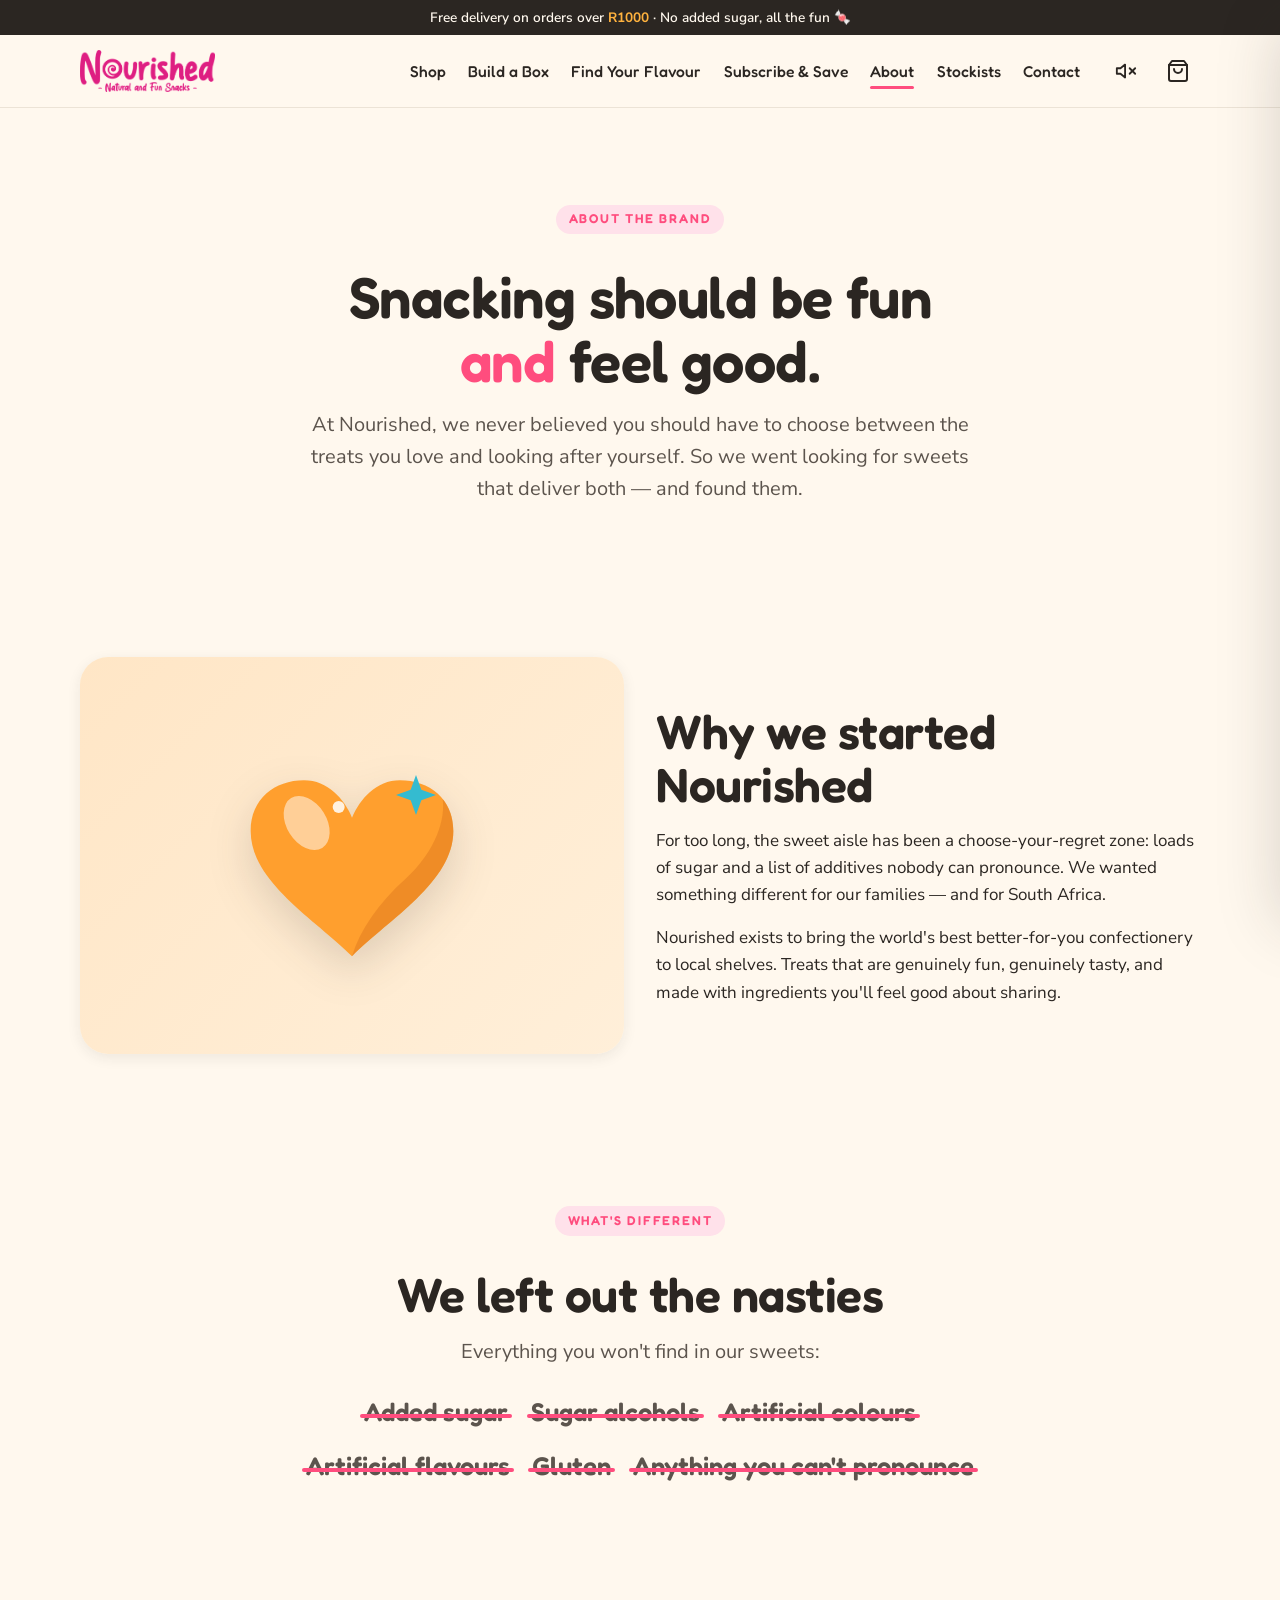
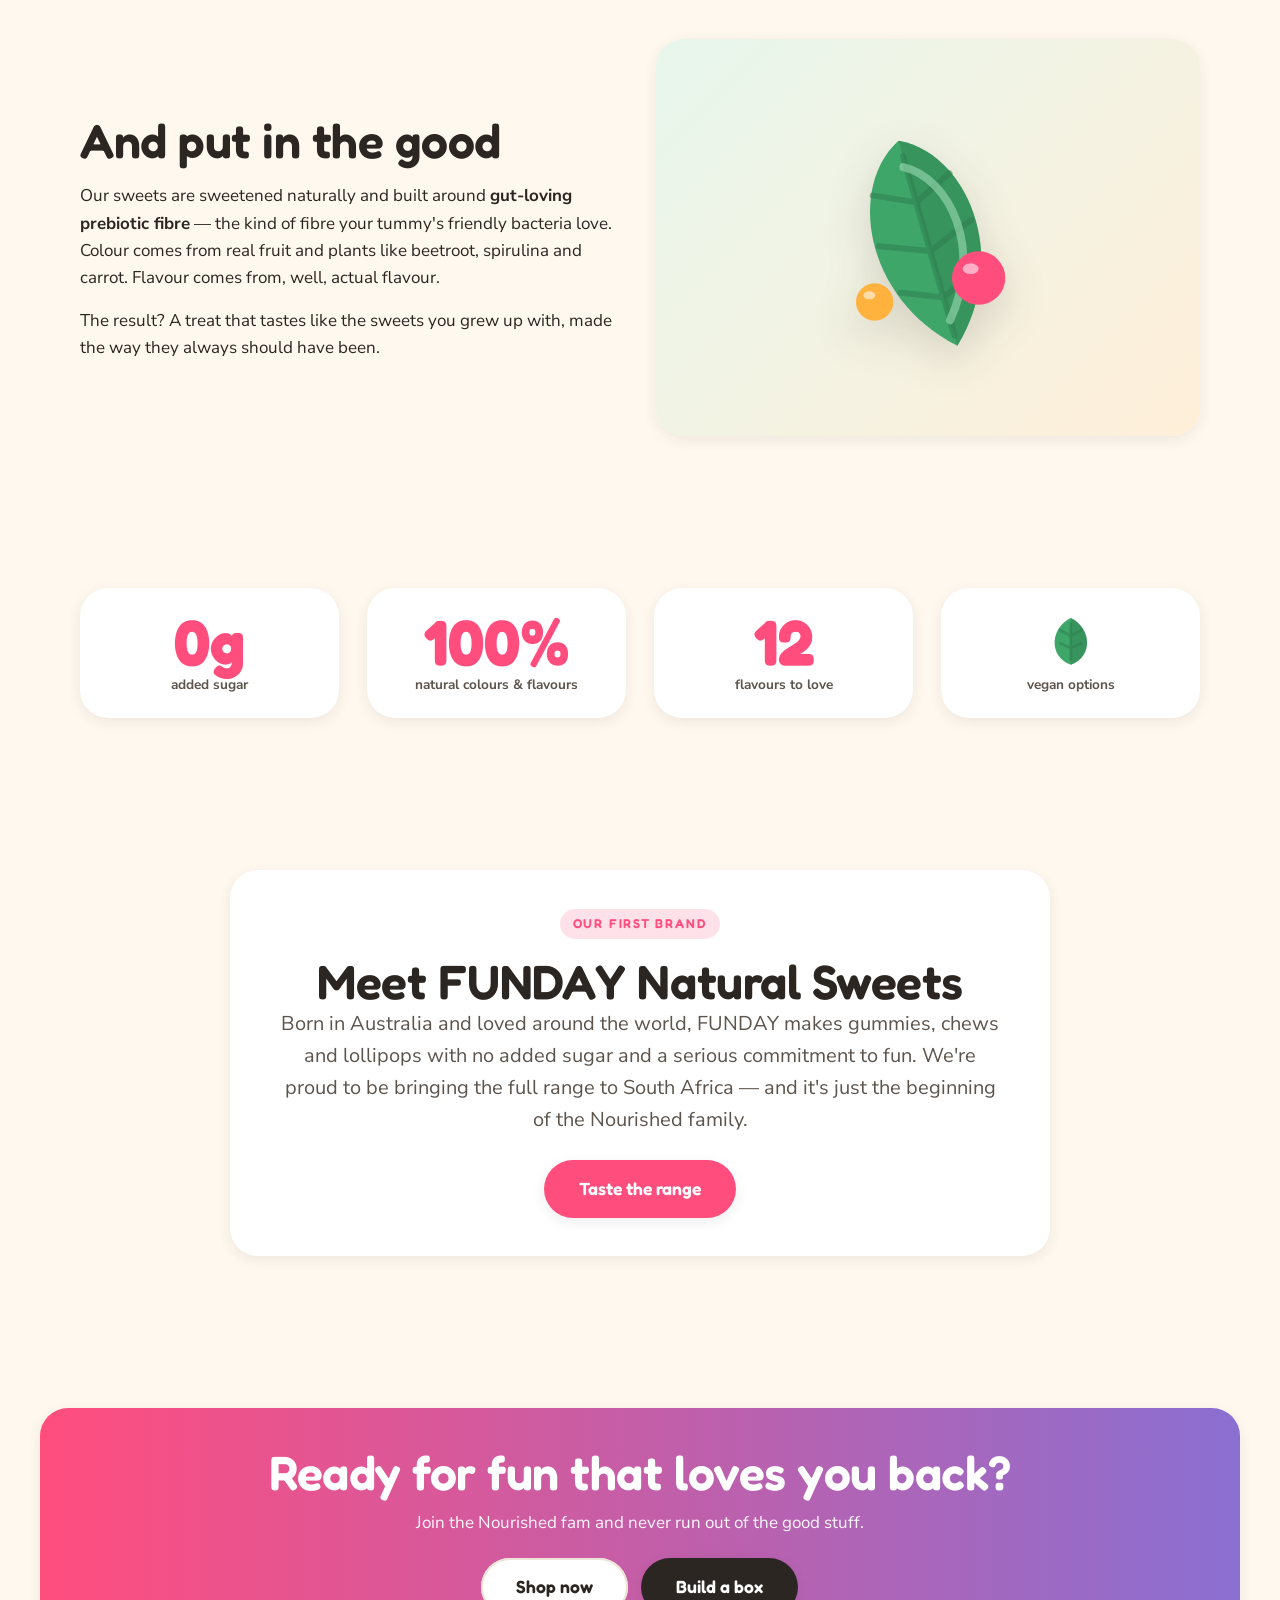
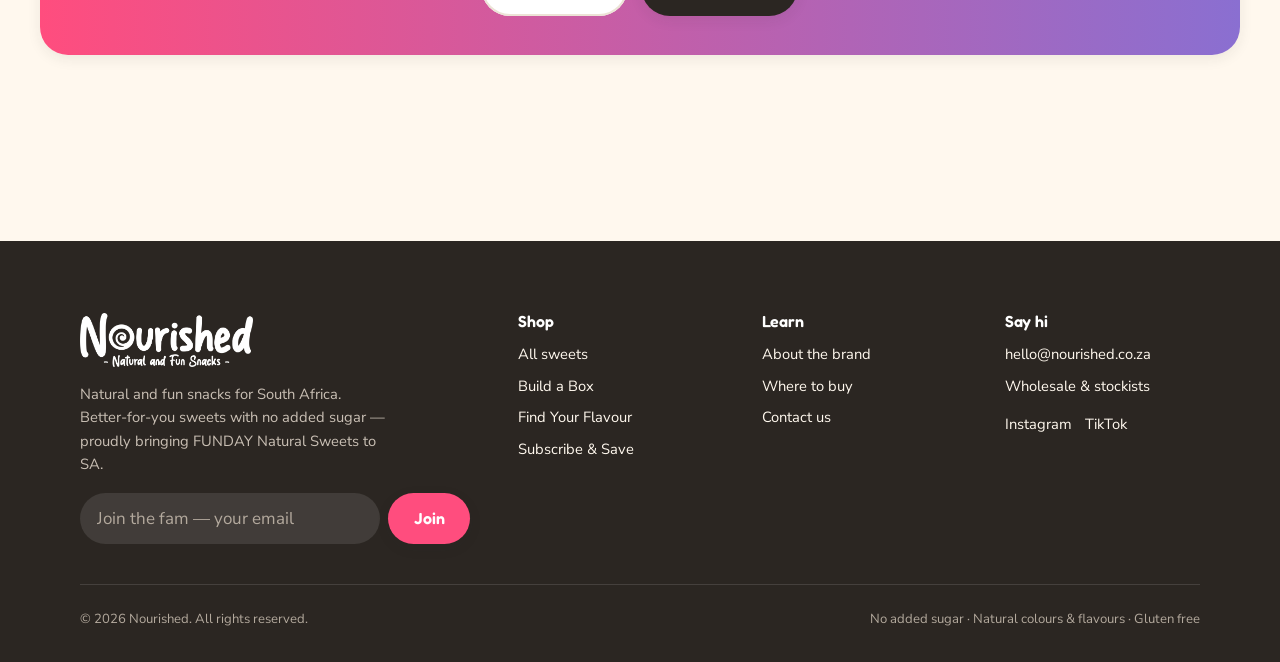
==== about.html @ 54282eac "Initial commit - Nourished store prototype High-fidelity, framework-free prototype for the Nourished" ====
<!DOCTYPE html>
<html lang="en" data-year="2026">
<head>
  <meta charset="UTF-8">
  <meta name="viewport" content="width=device-width, initial-scale=1.0">
  <title>About the Brand — Nourished | Better-for-You Sweets</title>
  <meta name="description" content="The Nourished story — why we believe snacking should be fun and feel good, what makes FUNDAY Natural Sweets different, and how we're bringing them to South Africa.">
  <link rel="icon" href="assets/img/favicon.svg" type="image/svg+xml">
  <link rel="preconnect" href="https://fonts.googleapis.com">
  <link rel="preconnect" href="https://fonts.gstatic.com" crossorigin>
  <link href="https://fonts.googleapis.com/css2?family=Fredoka:wght@400;500;600;700&family=Nunito+Sans:wght@400;600;700;800&display=swap" rel="stylesheet">
  <link rel="stylesheet" href="css/styles.css">
</head>
<body>
  <a class="skip-link" href="#main">Skip to content</a>
  <div id="header-slot"></div>
  <main id="main">

    <!-- Intro -->
    <section class="section">
      <div class="container center stack" style="max-width:760px;margin-inline:auto">
        <span class="eyebrow">About the brand</span>
        <h1 style="font-size:clamp(2.2rem,6vw,3.6rem)">Snacking should be fun <em style="color:var(--berry);font-style:normal">and</em> feel good.</h1>
        <p class="lead" style="margin-inline:auto">At Nourished, we never believed you should have to choose between the treats you love and looking after yourself. So we went looking for sweets that deliver both — and found them.</p>
      </div>
    </section>

    <!-- The why -->
    <section class="section--tight">
      <div class="container split reveal">
        <div class="split__media panel center" style="background:linear-gradient(135deg,#FFE6C6,var(--cream-deep))" aria-hidden="true">
          <svg class="hero-illo" viewBox="0 0 240 240" role="img" aria-label="A glossy gummy heart">
            <path d="M120 196 C92 168 44 140 44 102 C44 78 62 64 84 64 C102 64 114 78 120 92 C126 78 138 64 156 64 C178 64 196 78 196 102 C196 140 148 168 120 196 Z" fill="#FF9F2E"/>
            <path d="M120 196 C148 168 196 140 196 102 C196 92 193 84 188 78 C190 92 184 116 160 138 C140 156 126 176 120 196 Z" fill="#E07A1E" opacity=".5"/>
            <ellipse cx="86" cy="96" rx="15" ry="22" transform="rotate(-32 86 96)" fill="#fff" opacity=".5"/>
            <circle cx="110" cy="84" r="4.5" fill="#fff" opacity=".85"/>
            <path d="M168 60 l4 11 11 4 -11 4 -4 11 -4 -11 -11 -4 11 -4 Z" fill="#34BBD0"/>
          </svg>
        </div>
        <div class="stack">
          <h2 class="section-title">Why we started Nourished</h2>
          <p>For too long, the sweet aisle has been a choose-your-regret zone: loads of sugar and a list of additives nobody can pronounce. We wanted something different for our families — and for South Africa.</p>
          <p>Nourished exists to bring the world's best better-for-you confectionery to local shelves. Treats that are genuinely fun, genuinely tasty, and made with ingredients you'll feel good about sharing.</p>
        </div>
      </div>
    </section>

    <!-- No nasties -->
    <section class="section">
      <div class="container center stack reveal">
        <span class="eyebrow">What's different</span>
        <h2 class="section-title">We left out the nasties</h2>
        <p class="lead" style="margin-inline:auto;margin-bottom:1.5rem">Everything you won't find in our sweets:</p>
        <ul class="nasty-list" style="justify-content:center;max-width:680px;margin-inline:auto">
          <li class="reveal">Added sugar</li>
          <li class="reveal" data-delay="120">Sugar alcohols</li>
          <li class="reveal" data-delay="240">Artificial colours</li>
          <li class="reveal" data-delay="360">Artificial flavours</li>
          <li class="reveal" data-delay="480">Gluten</li>
          <li class="reveal" data-delay="600">Anything you can't pronounce</li>
        </ul>
      </div>
    </section>

    <!-- The good stuff -->
    <section class="section--tight">
      <div class="container split split--media-right reveal">
        <div class="split__media panel center" style="background:linear-gradient(135deg,#e7f6ec,var(--cream-deep))" aria-hidden="true">
          <svg class="hero-illo hero-illo--slow" viewBox="0 0 240 240" role="img" aria-label="A fresh leaf with berries">
            <g transform="rotate(-16 120 124)">
              <path d="M120 44 C166 66 178 150 120 204 C62 150 74 66 120 44 Z" fill="#3FA66A"/>
              <path d="M120 44 C166 66 178 150 120 204 C120 150 120 92 120 44 Z" fill="#2E7E4F" opacity=".45"/>
              <path d="M120 56 L120 196 M120 92 L150 78 M120 92 L90 78 M120 130 L156 116 M120 130 L84 116 M120 166 L150 154 M120 166 L90 154" stroke="#2E7E4F" stroke-width="4.5" stroke-linecap="round" fill="none" opacity=".55"/>
              <path d="M118 64 C150 82 158 140 120 184" stroke="#9BDCB4" stroke-width="6" stroke-linecap="round" fill="none" opacity=".6"/>
            </g>
            <g transform="translate(158 150)">
              <circle r="20" fill="#FF4D7E"/>
              <ellipse cx="-6" cy="-7" rx="6" ry="4" fill="#fff" opacity=".55"/>
            </g>
            <g transform="translate(80 168)">
              <circle r="14" fill="#FFB23E"/>
              <ellipse cx="-4" cy="-5" rx="4.5" ry="3" fill="#fff" opacity=".55"/>
            </g>
          </svg>
        </div>
        <div class="stack">
          <h2 class="section-title">And put in the good</h2>
          <p>Our sweets are sweetened naturally and built around <strong>gut-loving prebiotic fibre</strong> — the kind of fibre your tummy's friendly bacteria love. Colour comes from real fruit and plants like beetroot, spirulina and carrot. Flavour comes from, well, actual flavour.</p>
          <p>The result? A treat that tastes like the sweets you grew up with, made the way they always should have been.</p>
        </div>
      </div>
    </section>

    <!-- Stats -->
    <section class="section">
      <div class="container">
        <div class="grid pillars" style="grid-template-columns:repeat(auto-fit,minmax(160px,1fr))">
          <div class="pillar reveal"><div class="stat">0g</div><p style="font-weight:700">added sugar</p></div>
          <div class="pillar reveal" data-delay="100"><div class="stat">100%</div><p style="font-weight:700">natural colours &amp; flavours</p></div>
          <div class="pillar reveal" data-delay="200"><div class="stat">12</div><p style="font-weight:700">flavours to love</p></div>
          <div class="pillar reveal" data-delay="300"><div class="stat"><svg viewBox="0 0 48 48" style="height:.9em;width:auto;display:inline-block;vertical-align:-.06em" role="img" aria-label="plant-based"><path d="M24 5 C41 13 43 37 24 44 C5 37 7 13 24 5 Z" fill="#3FA66A"/><path d="M24 5 C41 13 43 37 24 44 C24 30 24 16 24 5 Z" fill="#2E7E4F" opacity=".45"/><path d="M24 10 L24 40 M24 20 L33 15 M24 20 L15 15 M24 30 L33 26 M24 30 L15 26" stroke="#2E7E4F" stroke-width="2.2" stroke-linecap="round" fill="none" opacity=".55"/></svg></div><p style="font-weight:700">vegan options</p></div>
        </div>
      </div>
    </section>

    <!-- FUNDAY -->
    <section class="section--tight">
      <div class="container panel reveal" style="text-align:center;max-width:820px;margin-inline:auto">
        <span class="eyebrow">Our first brand</span>
        <h2 class="section-title">Meet FUNDAY Natural Sweets</h2>
        <p class="lead" style="margin-inline:auto">Born in Australia and loved around the world, FUNDAY makes gummies, chews and lollipops with no added sugar and a serious commitment to fun. We're proud to be bringing the full range to South Africa — and it's just the beginning of the Nourished family.</p>
        <a class="btn btn--lg" href="shop.html" style="margin-top:1.5rem">Taste the range</a>
      </div>
    </section>

    <!-- CTA -->
    <section class="section">
      <div class="container panel ribbon center reveal" style="color:#fff">
        <h2 class="section-title" style="color:#fff">Ready for fun that loves you back?</h2>
        <p style="margin:.6rem auto 1.4rem;max-width:50ch;opacity:.95">Join the Nourished fam and never run out of the good stuff.</p>
        <div style="display:flex;gap:.8rem;justify-content:center;flex-wrap:wrap">
          <a class="btn btn--lg btn--ghost" href="shop.html">Shop now</a>
          <a class="btn btn--lg btn--ink" href="build-a-box.html">Build a box</a>
        </div>
      </div>
    </section>
  </main>
  <div id="footer-slot"></div>
  <script src="vendor/gsap.min.js"></script>
  <script src="vendor/ScrollTrigger.min.js"></script>
  <script src="vendor/confetti.min.js"></script>
  <script src="js/products.js"></script>
  <script src="js/fx.js"></script>
  <script src="js/cart.js"></script>
  <script src="js/components.js"></script>
</body>
</html>
---- css/styles.css ----
/* =============================================================
   NOURISHED — Design system & components
   Tokens · layout · components · motion. Mobile-first.
   ============================================================= */

/* ---------- 1. Tokens ---------- */
:root {
  /* Brand palette (retune to logo when it lands) */
  --cream: #FFF8EE;
  --cream-deep: #FFEFD9;
  --white: #FFFFFF;
  --ink: #2B2622;
  --ink-soft: #5C544D;
  --muted: #8A8079;
  --line: #ECE3D6;

  --berry: #FF4D7E;
  --leaf: #3FA66A;
  --citrus: #FFB23E;
  --grape: #8A6FD1;
  --sky: #34BBD0;

  /* Theming hooks — JS swaps --accent per product/flavour */
  --accent: #FF4D7E;
  --accent-ink: #8a2347;
  --accent-soft: #ffe1ea;

  /* Type */
  --font-display: 'Fredoka', 'Baloo 2', system-ui, sans-serif;
  --font-body: 'Nunito Sans', system-ui, -apple-system, sans-serif;

  /* Radii & shadow */
  --r-sm: 10px;  --r-md: 18px;  --r-lg: 28px;  --r-pill: 999px;
  --shadow-sm: 0 4px 14px rgba(43,38,34,.08);
  --shadow-md: 0 10px 30px rgba(43,38,34,.12);
  --shadow-lg: 0 24px 60px rgba(43,38,34,.18);
  --shadow-candy: 0 14px 30px -8px var(--accent);

  /* Layout */
  --maxw: 1200px;
  --gutter: clamp(16px, 4vw, 40px);
  --header-h: 72px;

  /* Motion */
  --ease-bounce: cubic-bezier(.34, 1.56, .64, 1);
  --ease-smooth: cubic-bezier(.4, 0, .2, 1);
  --t-fast: .18s;  --t-med: .32s;  --t-slow: .6s;
}

/* ---------- 2. Reset & base ---------- */
*, *::before, *::after { box-sizing: border-box; }
* { margin: 0; }
html { scroll-behavior: smooth; -webkit-text-size-adjust: 100%; }
body {
  font-family: var(--font-body);
  color: var(--ink);
  background: var(--cream);
  line-height: 1.6;
  font-size: 17px;
  -webkit-font-smoothing: antialiased;
  overflow-x: hidden;
  min-height: 100vh;
  transition: background var(--t-slow) var(--ease-smooth);
}
img, svg { display: block; max-width: 100%; }
a { color: inherit; text-decoration: none; }
button { font: inherit; cursor: pointer; border: none; background: none; color: inherit; }
input, textarea, select { font: inherit; color: inherit; }
h1, h2, h3, h4 { font-family: var(--font-display); font-weight: 600; line-height: 1.1; letter-spacing: -.01em; }
:focus-visible { outline: 3px solid var(--grape); outline-offset: 3px; border-radius: 4px; }

/* ---------- 3. Layout helpers ---------- */
.container { width: 100%; max-width: var(--maxw); margin-inline: auto; padding-inline: var(--gutter); }
.section { padding-block: clamp(48px, 8vw, 96px); }
.section--tight { padding-block: clamp(32px, 5vw, 56px); }
.center { text-align: center; }
.stack > * + * { margin-top: 1rem; }
.grid { display: grid; gap: clamp(16px, 3vw, 28px); }
.eyebrow {
  display: inline-block; font-family: var(--font-display); font-weight: 600;
  font-size: .8rem; letter-spacing: .14em; text-transform: uppercase;
  color: var(--accent); background: var(--accent-soft);
  padding: .35em 1em; border-radius: var(--r-pill); margin-bottom: 1rem;
}
.section-title { font-size: clamp(1.8rem, 4.5vw, 3rem); }
.lead { font-size: clamp(1.05rem, 2vw, 1.25rem); color: var(--ink-soft); max-width: 60ch; }
.muted { color: var(--muted); }

/* ---------- 4. Buttons ---------- */
.btn {
  --btn-bg: var(--accent);
  display: inline-flex; align-items: center; justify-content: center; gap: .5em;
  padding: .85em 1.6em; border-radius: var(--r-pill); font-family: var(--font-display);
  font-weight: 600; font-size: 1rem; background: var(--btn-bg); color: #fff;
  box-shadow: var(--shadow-sm); transition: transform var(--t-fast) var(--ease-bounce),
    box-shadow var(--t-med) var(--ease-smooth), background var(--t-med);
  will-change: transform; text-align: center; line-height: 1.2;
}
.btn:hover { transform: translateY(-2px) scale(1.03); box-shadow: var(--shadow-md); }
.btn:active { transform: scale(.95); }
.btn--lg { padding: 1.05em 2em; font-size: 1.1rem; }
.btn--block { width: 100%; }
.btn--ghost { --btn-bg: var(--white); color: var(--ink); box-shadow: inset 0 0 0 2px var(--line); }
.btn--ghost:hover { box-shadow: inset 0 0 0 2px var(--accent); color: var(--accent); }
.btn--ink { --btn-bg: var(--ink); }
.btn[disabled] { opacity: .45; pointer-events: none; }

/* pill chips / tags */
.chip {
  display: inline-flex; align-items: center; gap: .4em; padding: .3em .85em;
  border-radius: var(--r-pill); font-size: .78rem; font-weight: 700;
  background: var(--white); box-shadow: var(--shadow-sm); color: var(--ink-soft);
}
.chip--vegan { background: #e7f6ec; color: #2c7a4b; }
.chip--sour  { background: #fff0dd; color: #c2701a; }

/* ---------- 5. Header / nav ---------- */
.site-header {
  position: sticky; top: 0; z-index: 100;
  background: rgba(255,248,238,.82); backdrop-filter: blur(12px);
  border-bottom: 1px solid var(--line);
}
.nav { display: flex; align-items: center; gap: 1.5rem; height: var(--header-h); }
.nav__logo img, .nav__logo svg { height: 42px; width: auto; }
.nav__links { display: none; gap: 1.4rem; margin-left: auto; align-items: center; }
.nav__links a { font-family: var(--font-display); font-weight: 500; font-size: .98rem; position: relative; padding: .2em 0; }
.nav__links a::after {
  content: ''; position: absolute; left: 0; bottom: -2px; height: 3px; width: 0;
  background: var(--accent); border-radius: 3px; transition: width var(--t-med) var(--ease-bounce);
}
.nav__links a:hover::after, .nav__links a[aria-current="page"]::after { width: 100%; }
.nav__actions { display: flex; align-items: center; gap: .5rem; margin-left: auto; }
.nav__links + .nav__actions { margin-left: 0; }
.icon-btn {
  width: 44px; height: 44px; display: grid; place-items: center; border-radius: var(--r-pill);
  transition: background var(--t-fast); position: relative;
}
.icon-btn:hover { background: var(--cream-deep); }
.cart-count {
  position: absolute; top: 4px; right: 2px; min-width: 20px; height: 20px; padding: 0 5px;
  background: var(--berry); color: #fff; font-size: .72rem; font-weight: 800;
  border-radius: var(--r-pill); display: grid; place-items: center; transform: scale(0);
  transition: transform var(--t-med) var(--ease-bounce);
}
.cart-count.is-visible { transform: scale(1); }
.nav__toggle { display: grid; }
@media (min-width: 920px) {
  .nav__links { display: flex; }
  .nav__toggle { display: none; }
}

/* mobile drawer nav */
.mobile-nav {
  position: fixed; inset: 0; z-index: 200; background: var(--cream);
  transform: translateX(100%); transition: transform var(--t-med) var(--ease-smooth);
  display: flex; flex-direction: column; padding: var(--gutter);
}
.mobile-nav.is-open { transform: translateX(0); }
.mobile-nav a { font-family: var(--font-display); font-size: 1.5rem; padding: .6rem 0; border-bottom: 1px solid var(--line); }
.mobile-nav__head { display: flex; justify-content: space-between; align-items: center; margin-bottom: 1.5rem; }

/* announcement bar */
.announce {
  background: var(--ink); color: var(--cream); text-align: center;
  font-size: .85rem; padding: .5em 1em; font-weight: 600;
}
.announce strong { color: var(--citrus); }

/* ---------- 6. Hero ---------- */
.hero { position: relative; overflow: hidden; padding-block: clamp(40px, 7vw, 90px); }
.hero__grid { display: grid; gap: 2rem; align-items: center; }
.hero h1 { font-size: clamp(2.4rem, 7vw, 4.6rem); }
.hero h1 .pop { color: var(--berry); display: inline-block; }
.hero__art { position: relative; aspect-ratio: 1; }
.hero__blob {
  position: absolute; inset: 0; margin: auto; width: 90%; aspect-ratio: 1;
  background: radial-gradient(circle at 30% 30%, var(--accent-soft), var(--cream-deep));
  border-radius: 46% 54% 60% 40% / 50% 44% 56% 50%; filter: blur(2px);
}
@media (min-width: 860px) { .hero__grid { grid-template-columns: 1.05fr .95fr; } }

/* floating candy bits in hero */
.candy-bit { position: absolute; font-size: 2.2rem; will-change: transform; user-select: none; pointer-events: none; }

/* ---------- 7. Product card ---------- */
.product-grid { grid-template-columns: repeat(auto-fill, minmax(240px, 1fr)); }
.card {
  background: var(--white); border-radius: var(--r-lg); overflow: hidden;
  box-shadow: var(--shadow-sm); transition: transform var(--t-med) var(--ease-bounce),
    box-shadow var(--t-med); position: relative; display: flex; flex-direction: column;
  will-change: transform;
}
.card:hover { transform: translateY(-6px); box-shadow: var(--shadow-lg); }
.card__media {
  position: relative; aspect-ratio: 1; background: var(--cream-deep);
  display: grid; place-items: center;
}
.card__media img { position: absolute; inset: 0; width: 100%; height: 100%; object-fit: cover; transition: opacity var(--t-med) var(--ease-smooth), transform var(--t-slow) var(--ease-smooth); }
.card__media .img-pack { opacity: 0; transform: scale(1.06); }
.card:hover .img-front { opacity: 0; }
.card:hover .img-pack { opacity: 1; transform: scale(1); }
.card__badges { position: absolute; top: 12px; left: 12px; display: flex; flex-direction: column; gap: 6px; z-index: 2; }
.card__body { padding: 1.1rem 1.1rem 1.3rem; display: flex; flex-direction: column; gap: .5rem; flex: 1; }
.card__name { font-size: 1.2rem; }
.card__desc { font-size: .9rem; color: var(--ink-soft); flex: 1; }
.card__foot { display: flex; align-items: center; justify-content: space-between; gap: .5rem; margin-top: .4rem; }
.card__price { font-family: var(--font-display); font-weight: 600; font-size: 1.25rem; }
.card__price small { font-weight: 500; font-size: .75rem; color: var(--muted); display: block; }
.card .add-btn { background: var(--accent); color: #fff; width: 46px; height: 46px; border-radius: var(--r-pill); display: grid; place-items: center; box-shadow: var(--shadow-candy); transition: transform var(--t-fast) var(--ease-bounce); }
.card .add-btn:hover { transform: scale(1.12) rotate(8deg); }
.card .add-btn:active { transform: scale(.9); }
.card__link { position: absolute; inset: 0; z-index: 1; }
.card__foot .add-btn { position: relative; z-index: 2; }

/* filter pills */
.filters { display: flex; flex-wrap: wrap; gap: .6rem; justify-content: center; }
.filter-pill {
  padding: .55em 1.2em; border-radius: var(--r-pill); font-family: var(--font-display);
  font-weight: 500; background: var(--white); box-shadow: var(--shadow-sm);
  transition: all var(--t-fast) var(--ease-bounce);
}
.filter-pill[aria-pressed="true"] { background: var(--accent); color: #fff; transform: scale(1.05); }

/* ---------- 8. Pillars ---------- */
.pillars { grid-template-columns: repeat(auto-fit, minmax(160px, 1fr)); text-align: center; }
.pillar { padding: 1.4rem 1rem; background: var(--white); border-radius: var(--r-lg); box-shadow: var(--shadow-sm); transition: transform var(--t-med) var(--ease-bounce); }
.pillar:hover { transform: translateY(-5px); }
.pillar__icon { width: 56px; height: 56px; margin: 0 auto .7rem; display: grid; place-items: center; border-radius: var(--r-pill); background: var(--accent-soft); }
.pillar__icon svg { width: 30px; height: 30px; stroke: var(--accent); fill: none; stroke-width: 2.2; }
.pillar h3 { font-size: 1.05rem; }
.pillar p { font-size: .85rem; color: var(--ink-soft); }

/* ---------- 9. Cart drawer ---------- */
.overlay { position: fixed; inset: 0; background: rgba(43,38,34,.45); opacity: 0; visibility: hidden; transition: opacity var(--t-med); z-index: 290; backdrop-filter: blur(2px); }
.overlay.is-open { opacity: 1; visibility: visible; }
.cart-drawer {
  position: fixed; top: 0; right: 0; height: 100dvh; width: min(420px, 92vw);
  background: var(--cream); z-index: 300; transform: translateX(100%);
  transition: transform var(--t-med) var(--ease-smooth); display: flex; flex-direction: column;
  box-shadow: var(--shadow-lg);
}
.cart-drawer.is-open { transform: translateX(0); }
.cart-drawer__head { display: flex; align-items: center; justify-content: space-between; padding: 1.2rem var(--gutter); border-bottom: 1px solid var(--line); }
.cart-drawer__head h2 { font-size: 1.3rem; }
.ship-bar { padding: 1rem var(--gutter); background: var(--cream-deep); }
.ship-bar__msg { font-size: .85rem; font-weight: 700; margin-bottom: .5rem; display: flex; gap: .4em; align-items: center; }
.ship-bar__track { height: 10px; border-radius: var(--r-pill); background: var(--white); overflow: hidden; box-shadow: inset 0 1px 3px rgba(0,0,0,.12); }
.ship-bar__fill { height: 100%; width: 0; border-radius: var(--r-pill); background: linear-gradient(90deg, var(--leaf), var(--citrus)); transition: width var(--t-slow) var(--ease-smooth); }
.cart-items { flex: 1; overflow-y: auto; padding: 1rem var(--gutter); display: flex; flex-direction: column; gap: 1rem; }
.cart-item { display: grid; grid-template-columns: 64px 1fr auto; gap: .8rem; align-items: center; }
.cart-item__img { width: 64px; height: 64px; border-radius: var(--r-md); object-fit: cover; background: var(--cream-deep); }
.cart-item__name { font-family: var(--font-display); font-weight: 600; font-size: .98rem; line-height: 1.2; }
.cart-item__meta { font-size: .78rem; color: var(--muted); }
.cart-item__sub { font-size: .78rem; color: var(--leaf); font-weight: 700; }
.qty { display: inline-flex; align-items: center; gap: .2rem; background: var(--white); border-radius: var(--r-pill); box-shadow: var(--shadow-sm); padding: .2rem; }
.qty button { width: 28px; height: 28px; border-radius: var(--r-pill); display: grid; place-items: center; font-weight: 800; transition: background var(--t-fast); }
.qty button:hover { background: var(--cream-deep); }
.qty span { min-width: 22px; text-align: center; font-weight: 700; font-size: .9rem; }
.cart-item__remove { font-size: .72rem; color: var(--muted); text-decoration: underline; margin-top: .2rem; }
.cart-empty { text-align: center; padding: 3rem 1rem; color: var(--muted); }
.cart-empty .big { font-size: 3rem; margin-bottom: .5rem; }
.cart-drawer__foot { padding: 1.2rem var(--gutter); border-top: 1px solid var(--line); background: var(--white); }
.cart-row { display: flex; justify-content: space-between; font-size: .92rem; margin-bottom: .4rem; }
.cart-row--total { font-family: var(--font-display); font-weight: 600; font-size: 1.25rem; margin: .6rem 0 1rem; }

/* fly-to-cart token */
.fly-token { position: fixed; z-index: 400; width: 60px; height: 60px; border-radius: var(--r-md); object-fit: cover; pointer-events: none; box-shadow: var(--shadow-md); }

/* ---------- 10. Toggles (subscribe & save) ---------- */
.toggle-card { display: flex; gap: .9rem; align-items: flex-start; padding: 1rem 1.1rem; border-radius: var(--r-md); border: 2px solid var(--line); cursor: pointer; transition: border-color var(--t-fast), background var(--t-fast); }
.toggle-card[data-active="true"] { border-color: var(--accent); background: var(--accent-soft); }
.toggle-card input { margin-top: .25rem; accent-color: var(--accent); width: 18px; height: 18px; }
.toggle-card__title { font-family: var(--font-display); font-weight: 600; }
.toggle-card .save-flag { color: var(--leaf); font-weight: 800; }

/* ---------- 11. Footer ---------- */
.site-footer { background: var(--ink); color: var(--cream); padding-block: clamp(40px, 6vw, 72px) 2rem; margin-top: clamp(40px, 8vw, 90px); }
.site-footer a:hover { color: var(--citrus); }
.footer-grid { display: grid; gap: 2rem; grid-template-columns: 1fr; }
.footer-grid h4 { font-size: 1rem; margin-bottom: .8rem; color: #fff; }
.footer-grid ul { list-style: none; padding: 0; display: flex; flex-direction: column; gap: .5rem; font-size: .92rem; }
.footer-brand p { color: #c9bfb4; font-size: .92rem; max-width: 34ch; }
.footer-bottom { margin-top: 2.5rem; padding-top: 1.5rem; border-top: 1px solid rgba(255,255,255,.12); font-size: .82rem; color: #b3a99d; display: flex; flex-wrap: wrap; gap: .5rem 1.5rem; justify-content: space-between; }
.newsletter { display: flex; gap: .5rem; margin-top: 1rem; }
.newsletter input { flex: 1; padding: .7em 1em; border-radius: var(--r-pill); border: none; background: rgba(255,255,255,.1); color: #fff; }
.newsletter input::placeholder { color: #b3a99d; }
@media (min-width: 720px) { .footer-grid { grid-template-columns: 2fr 1fr 1fr 1fr; gap: 3rem; } }

/* ---------- 12. Forms ---------- */
.field { display: flex; flex-direction: column; gap: .4rem; margin-bottom: 1.1rem; }
.field label { font-family: var(--font-display); font-weight: 500; font-size: .92rem; }
.field input, .field textarea, .field select {
  padding: .85em 1em; border-radius: var(--r-md); border: 2px solid var(--line);
  background: var(--white); transition: border-color var(--t-fast);
}
.field input:focus, .field textarea:focus, .field select:focus { outline: none; border-color: var(--accent); }
.field textarea { min-height: 140px; resize: vertical; }
.field .err { color: #d1435b; font-size: .8rem; display: none; }
.field.is-invalid .err { display: block; }
.field.is-invalid input, .field.is-invalid textarea { border-color: #d1435b; }
.form-success { background: #e7f6ec; color: #226b41; padding: 1.2rem 1.4rem; border-radius: var(--r-md); font-weight: 600; display: none; }
.form-success.is-visible { display: block; }

/* ---------- 13. Misc components ---------- */
.panel { background: var(--white); border-radius: var(--r-lg); box-shadow: var(--shadow-sm); padding: clamp(1.4rem, 3vw, 2.4rem); }
.split { display: grid; gap: 2rem; align-items: center; }
@media (min-width: 820px) { .split { grid-template-columns: 1fr 1fr; } .split--media-right .split__media { order: 2; } }
.ribbon { background: linear-gradient(90deg, var(--berry), var(--grape)); color: #fff; }
/* Build-a-Box CTA — fixed soft pink/peach, NOT affected by flavour theming */
.cta-build { background: linear-gradient(120deg, #ffe1ea, #FFEFD9); }
.tilt { transition: transform var(--t-med) var(--ease-smooth); transform-style: preserve-3d; will-change: transform; }
.skip-link { position: absolute; left: -999px; top: 0; background: var(--ink); color: #fff; padding: .6em 1em; z-index: 999; border-radius: 0 0 var(--r-sm) 0; }
.skip-link:focus { left: 0; }

/* ---------- Build-a-Box ---------- */
.bab-grid { display: grid; gap: 2rem; align-items: start; }
@media (min-width: 900px) { .bab-grid { grid-template-columns: 1fr 1.1fr; } .bab-stage { position: sticky; top: calc(var(--header-h) + 16px); } }
.bab-box { background: linear-gradient(160deg, var(--cream-deep), #fff); border-radius: var(--r-lg); box-shadow: var(--shadow-md); padding: 1.4rem; transition: transform var(--t-fast); }
.bab-box.shake { animation: shake .4s; }
@keyframes shake { 0%,100%{transform:translateX(0)} 20%{transform:translateX(-7px)} 40%{transform:translateX(7px)} 60%{transform:translateX(-5px)} 80%{transform:translateX(5px)} }
.bab-slots { display: grid; gap: .6rem; margin-top: 1rem; }
.bab-slot { aspect-ratio: 1; border-radius: var(--r-md); background: #fff; border: 2px dashed var(--line); display: grid; place-items: center; overflow: hidden; transition: transform var(--t-med) var(--ease-bounce), border-color var(--t-fast); }
.bab-slot span { font-size: 1.6rem; color: var(--muted); font-weight: 300; }
.bab-slot.is-filled { border: 2px solid var(--c, var(--accent)); box-shadow: 0 6px 16px -6px var(--c, var(--accent)); animation: pop-in .35s var(--ease-bounce); }
.bab-slot img { width: 100%; height: 100%; object-fit: cover; }
@keyframes pop-in { from { transform: scale(.2); opacity: 0; } to { transform: scale(1); opacity: 1; } }
.bab-meter { display: flex; align-items: center; gap: 1rem; }
.bab-ring { width: 76px; height: 76px; flex: none; transform: rotate(-90deg); }
.bab-ring circle { fill: none; stroke-width: 9; }
.bab-ring .track { stroke: var(--line); }
.bab-ring .fill { stroke: var(--accent); stroke-linecap: round; stroke-dasharray: 283; stroke-dashoffset: 283; transition: stroke-dashoffset var(--t-slow) var(--ease-smooth); }
.bab-counter { font-family: var(--font-display); font-weight: 600; font-size: 1.6rem; }
.bab-flavours { display: grid; grid-template-columns: repeat(auto-fill, minmax(120px, 1fr)); gap: .8rem; }
.bab-flavour { transition: transform var(--t-fast) var(--ease-bounce); }
.bab-flavour:hover { transform: translateY(-3px); }
.size-pills { display: flex; gap: .6rem; flex-wrap: wrap; }
.size-pill { flex: 1; min-width: 90px; padding: 1rem; border-radius: var(--r-md); background: #fff; box-shadow: var(--shadow-sm); font-family: var(--font-display); font-weight: 600; transition: all var(--t-fast) var(--ease-bounce); text-align: center; }
.size-pill[aria-pressed="true"] { background: var(--accent); color: #fff; transform: scale(1.04); }
.size-pill small { display: block; font-weight: 500; font-size: .78rem; opacity: .85; }

/* "no nasties" crossed-out list */
.nasty-list { list-style: none; padding: 0; display: flex; flex-wrap: wrap; gap: .8rem 1.4rem; }
.nasty-list li { position: relative; font-family: var(--font-display); font-weight: 600; font-size: clamp(1.1rem, 3vw, 1.6rem); color: var(--ink-soft); }
.nasty-list li::after { content: ''; position: absolute; left: -4px; right: -4px; top: 52%; height: 4px; width: 0; background: var(--berry); border-radius: 4px; transition: width .55s var(--ease-smooth); }
.nasty-list li.is-in::after { width: calc(100% + 8px); }

/* big stat */
.stat { font-family: var(--font-display); font-weight: 700; font-size: clamp(2.4rem, 7vw, 4rem); color: var(--accent); line-height: 1; }

/* reveal-on-scroll */
.reveal { opacity: 0; transform: translateY(24px); }
.reveal.is-in { opacity: 1; transform: none; transition: opacity var(--t-slow) var(--ease-smooth), transform var(--t-slow) var(--ease-bounce); }

/* ---------- 13b. Hero illustrations (custom SVG, replace emoji) ---------- */
.hero-illo {
  width: min(78%, 320px);
  height: auto;
  margin-inline: auto;
  overflow: visible;
  filter: drop-shadow(0 16px 22px rgba(43, 38, 34, .16));
  animation: illo-float 6s var(--ease-smooth) infinite;
}
.hero-illo--slow { animation-duration: 7.5s; }
@keyframes illo-float {
  0%, 100% { transform: translateY(0) rotate(0deg); }
  50% { transform: translateY(-10px) rotate(-1.4deg); }
}

/* ---------- 14. Reduced motion: calm everything ---------- */
@media (prefers-reduced-motion: reduce) {
  html { scroll-behavior: auto; }
  *, *::before, *::after { animation-duration: .001ms !important; animation-iteration-count: 1 !important; transition-duration: .001ms !important; }
  .reveal { opacity: 1; transform: none; }
  .candy-bit { display: none; }
}
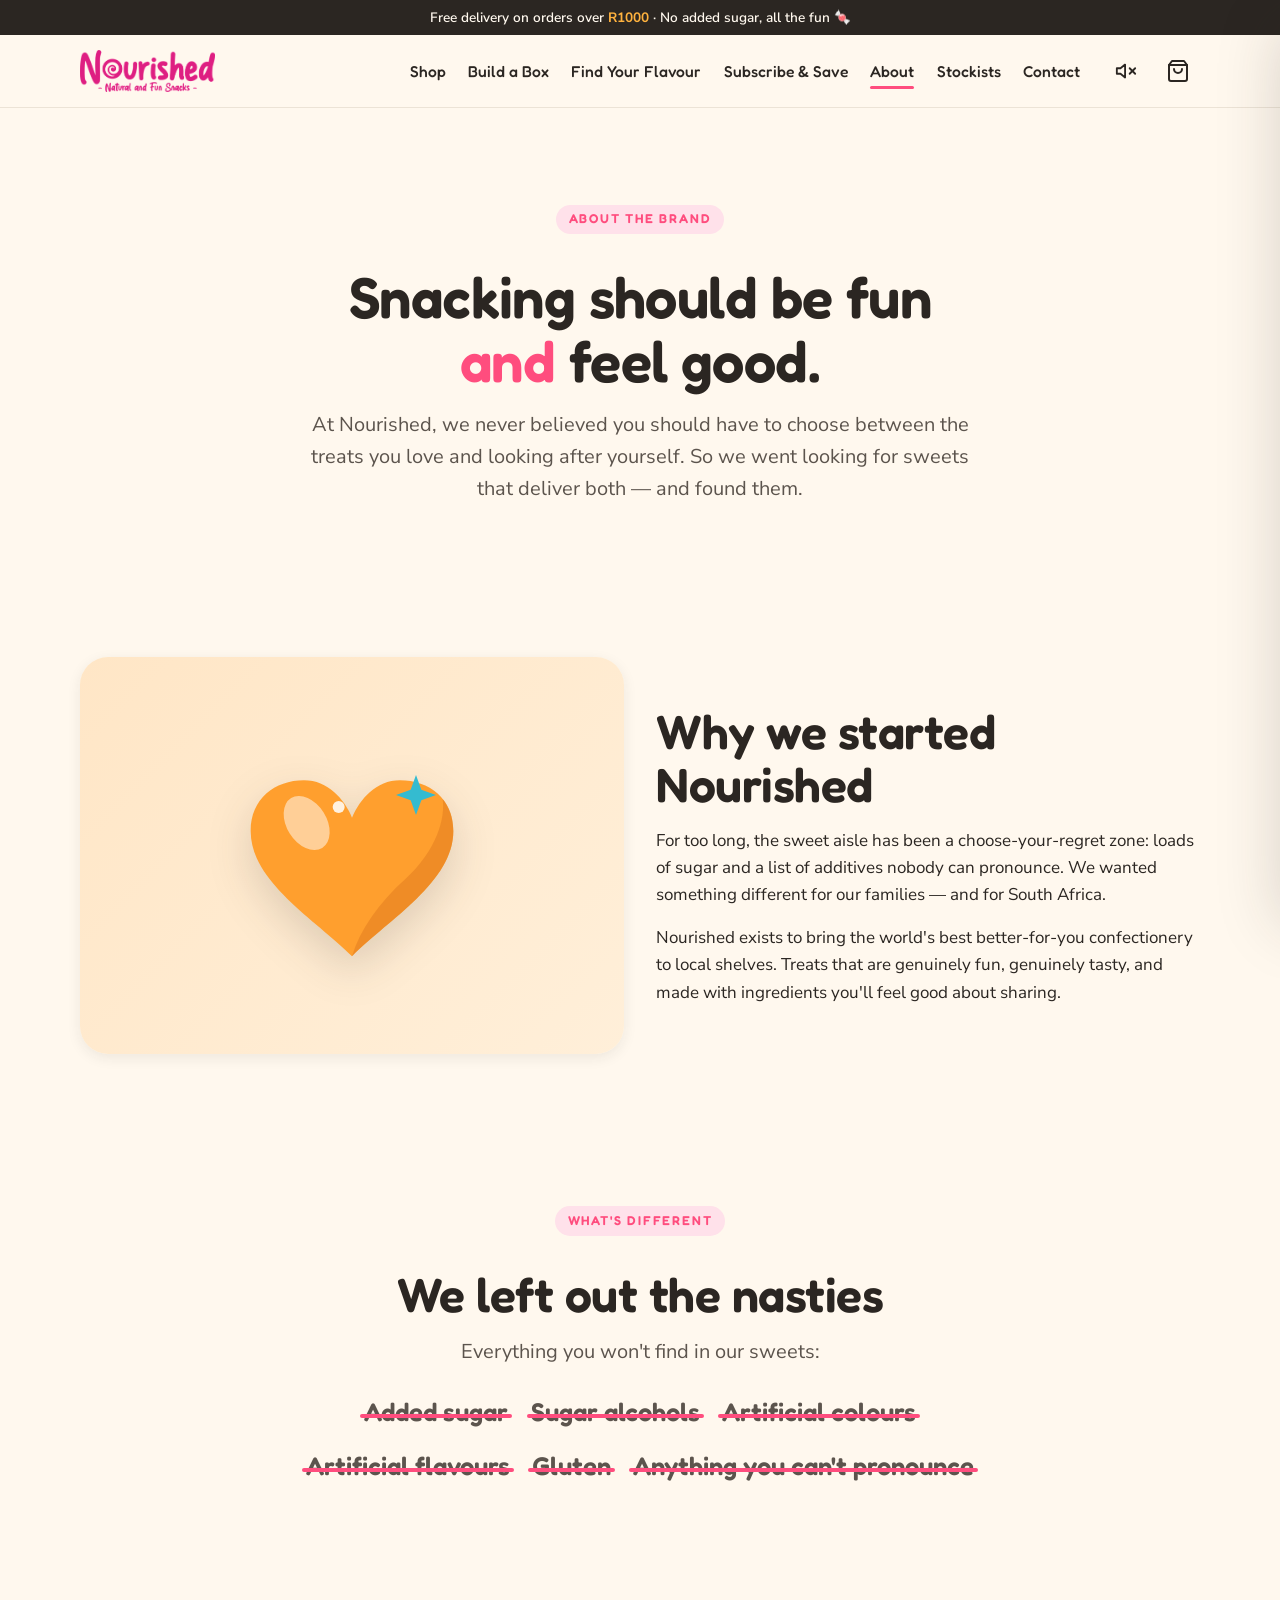
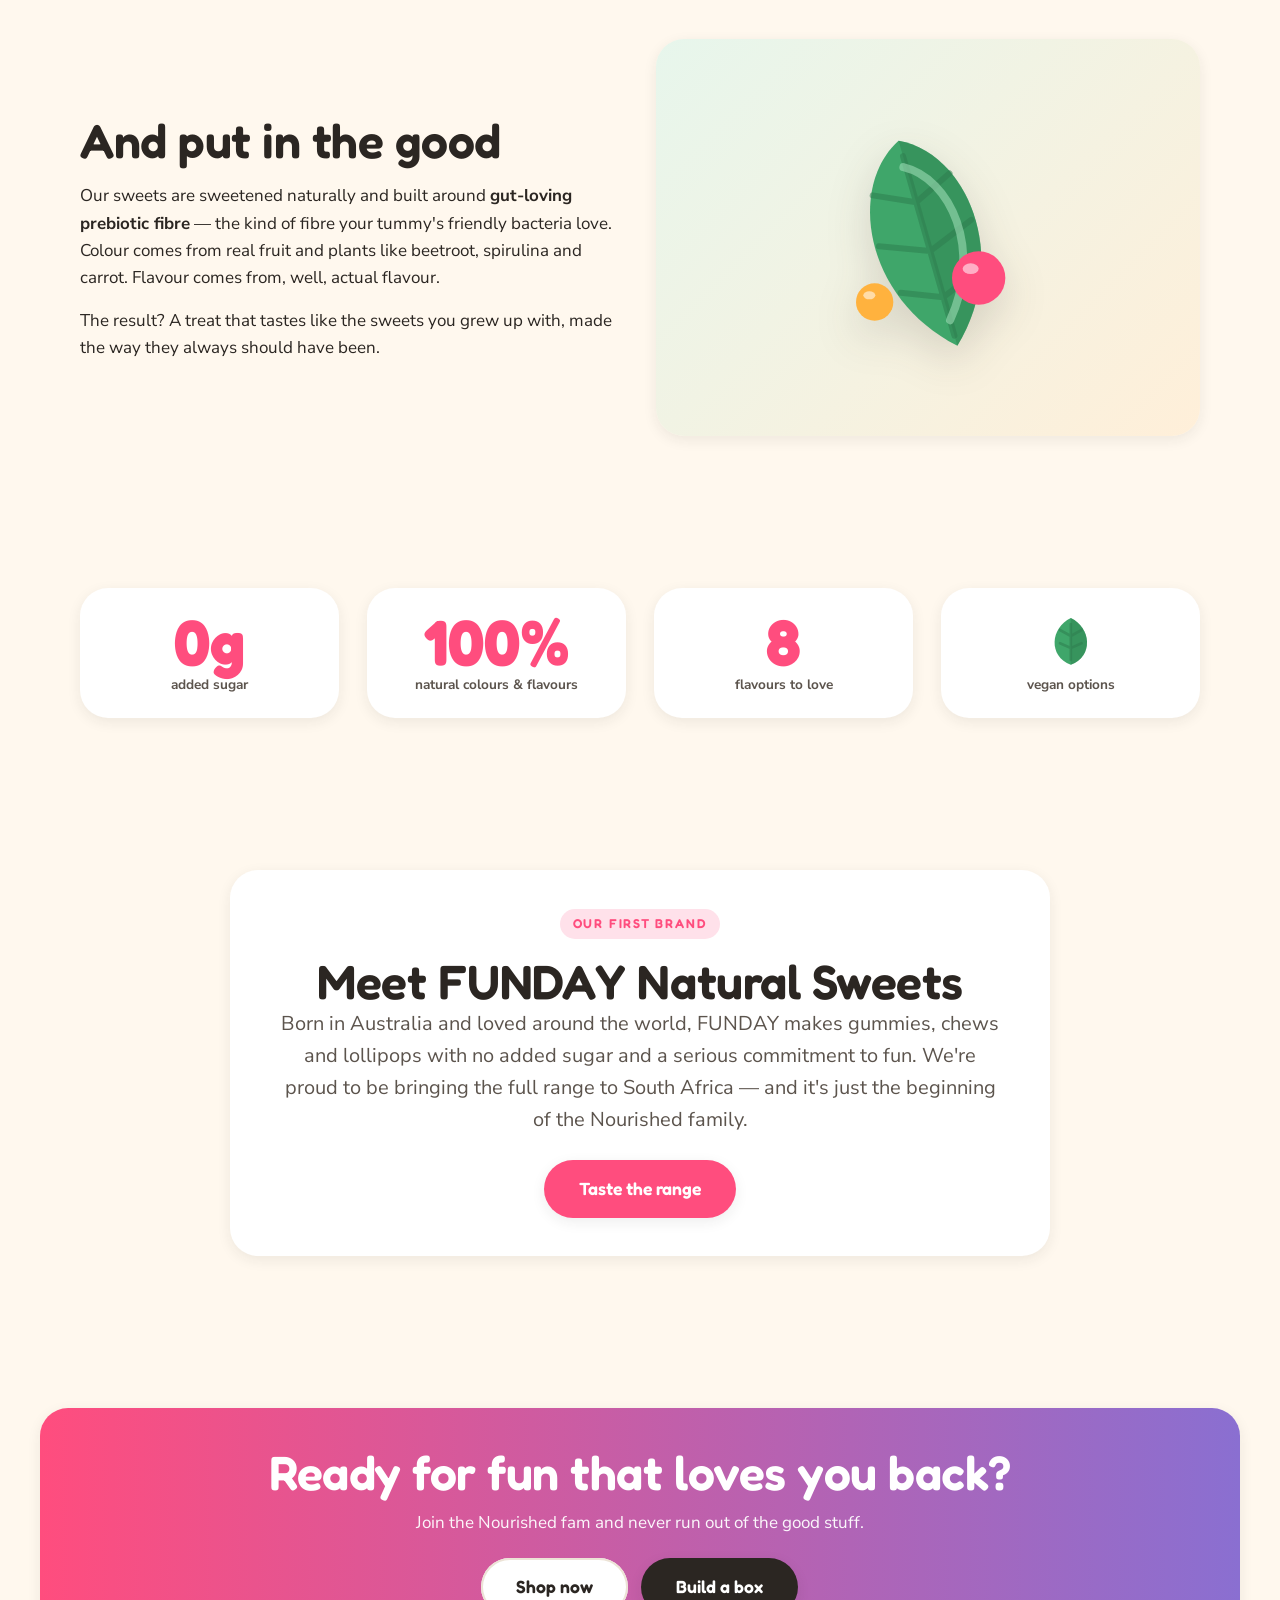
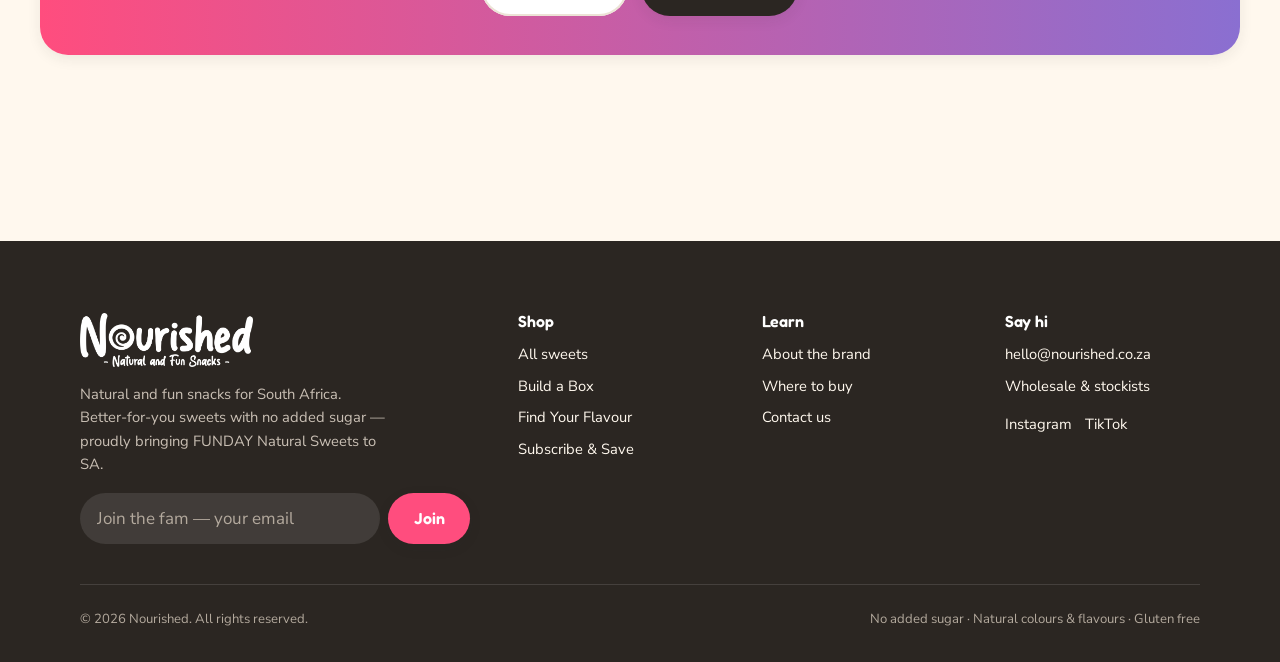
==== commit 0367f974: "Hide unphotographed products, fix mobile menu + image distortion - Hide the 4 products that only hav" ====
--- a/about.html
+++ b/about.html
@@ -97,7 +97,7 @@
         <div class="grid pillars" style="grid-template-columns:repeat(auto-fit,minmax(160px,1fr))">
           <div class="pillar reveal"><div class="stat">0g</div><p style="font-weight:700">added sugar</p></div>
           <div class="pillar reveal" data-delay="100"><div class="stat">100%</div><p style="font-weight:700">natural colours &amp; flavours</p></div>
-          <div class="pillar reveal" data-delay="200"><div class="stat">12</div><p style="font-weight:700">flavours to love</p></div>
+          <div class="pillar reveal" data-delay="200"><div class="stat" id="stat-flavours">8</div><p style="font-weight:700">flavours to love</p></div>
           <div class="pillar reveal" data-delay="300"><div class="stat"><svg viewBox="0 0 48 48" style="height:.9em;width:auto;display:inline-block;vertical-align:-.06em" role="img" aria-label="plant-based"><path d="M24 5 C41 13 43 37 24 44 C5 37 7 13 24 5 Z" fill="#3FA66A"/><path d="M24 5 C41 13 43 37 24 44 C24 30 24 16 24 5 Z" fill="#2E7E4F" opacity=".45"/><path d="M24 10 L24 40 M24 20 L33 15 M24 20 L15 15 M24 30 L33 26 M24 30 L15 26" stroke="#2E7E4F" stroke-width="2.2" stroke-linecap="round" fill="none" opacity=".55"/></svg></div><p style="font-weight:700">vegan options</p></div>
         </div>
       </div>
@@ -133,5 +133,12 @@
   <script src="js/fx.js"></script>
   <script src="js/cart.js"></script>
   <script src="js/components.js"></script>
+  <script>
+    /* Keep the "flavours to love" stat in sync with the live (visible) catalogue. */
+    document.addEventListener('DOMContentLoaded', () => {
+      const el = document.getElementById('stat-flavours');
+      if (el && window.PRODUCTS) el.textContent = PRODUCTS.length;
+    });
+  </script>
 </body>
 </html>
--- a/css/styles.css
+++ b/css/styles.css
@@ -156,7 +156,9 @@
   display: flex; flex-direction: column; padding: var(--gutter);
 }
 .mobile-nav.is-open { transform: translateX(0); }
-.mobile-nav a { font-family: var(--font-display); font-size: 1.5rem; padding: .6rem 0; border-bottom: 1px solid var(--line); }
+.mobile-nav nav { display: flex; flex-direction: column; }
+.mobile-nav a { display: block; font-family: var(--font-display); font-size: 1.5rem; padding: .75rem 0; border-bottom: 1px solid var(--line); transition: color var(--t-fast); }
+.mobile-nav a:hover, .mobile-nav a[aria-current="page"] { color: var(--accent); }
 .mobile-nav__head { display: flex; justify-content: space-between; align-items: center; margin-bottom: 1.5rem; }
 
 /* announcement bar */
@@ -290,6 +292,7 @@
 .field { display: flex; flex-direction: column; gap: .4rem; margin-bottom: 1.1rem; }
 .field label { font-family: var(--font-display); font-weight: 500; font-size: .92rem; }
 .field input, .field textarea, .field select {
+  width: 100%; min-width: 0; max-width: 100%;
   padding: .85em 1em; border-radius: var(--r-md); border: 2px solid var(--line);
   background: var(--white); transition: border-color var(--t-fast);
 }
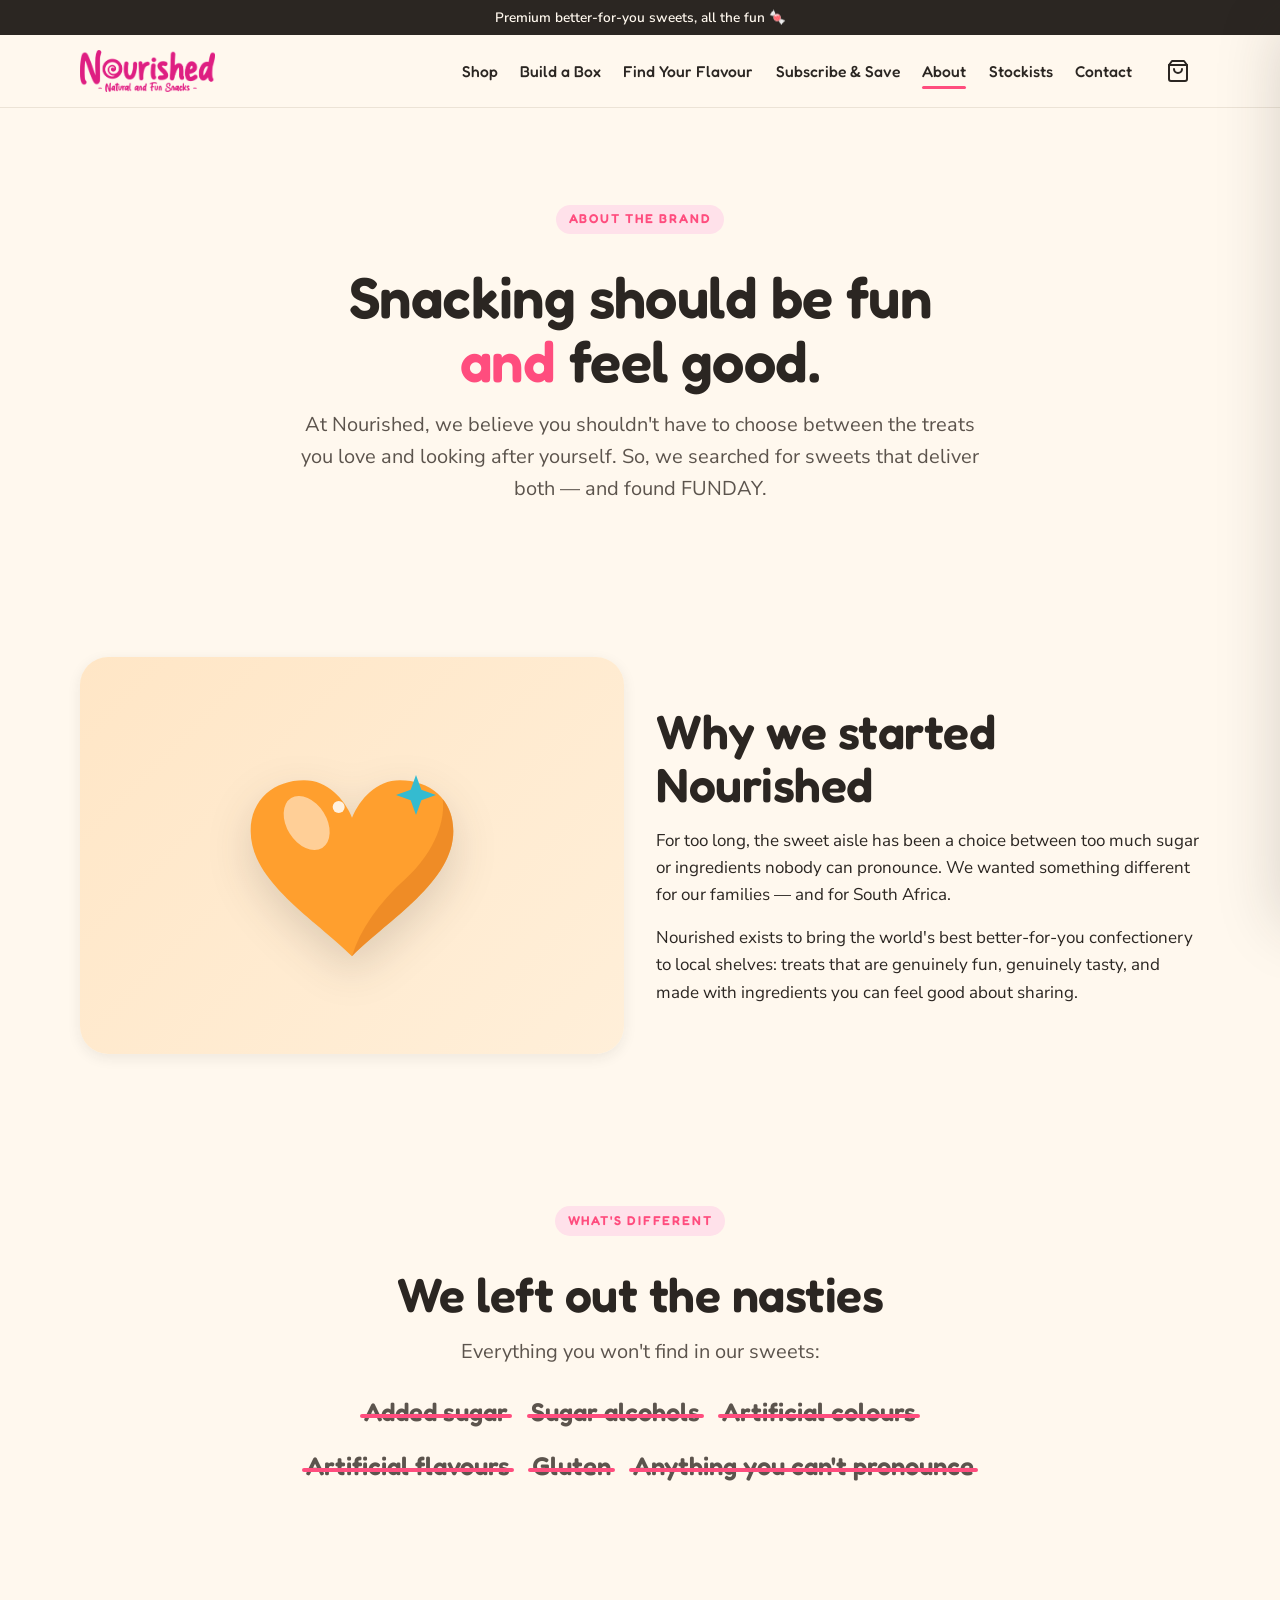
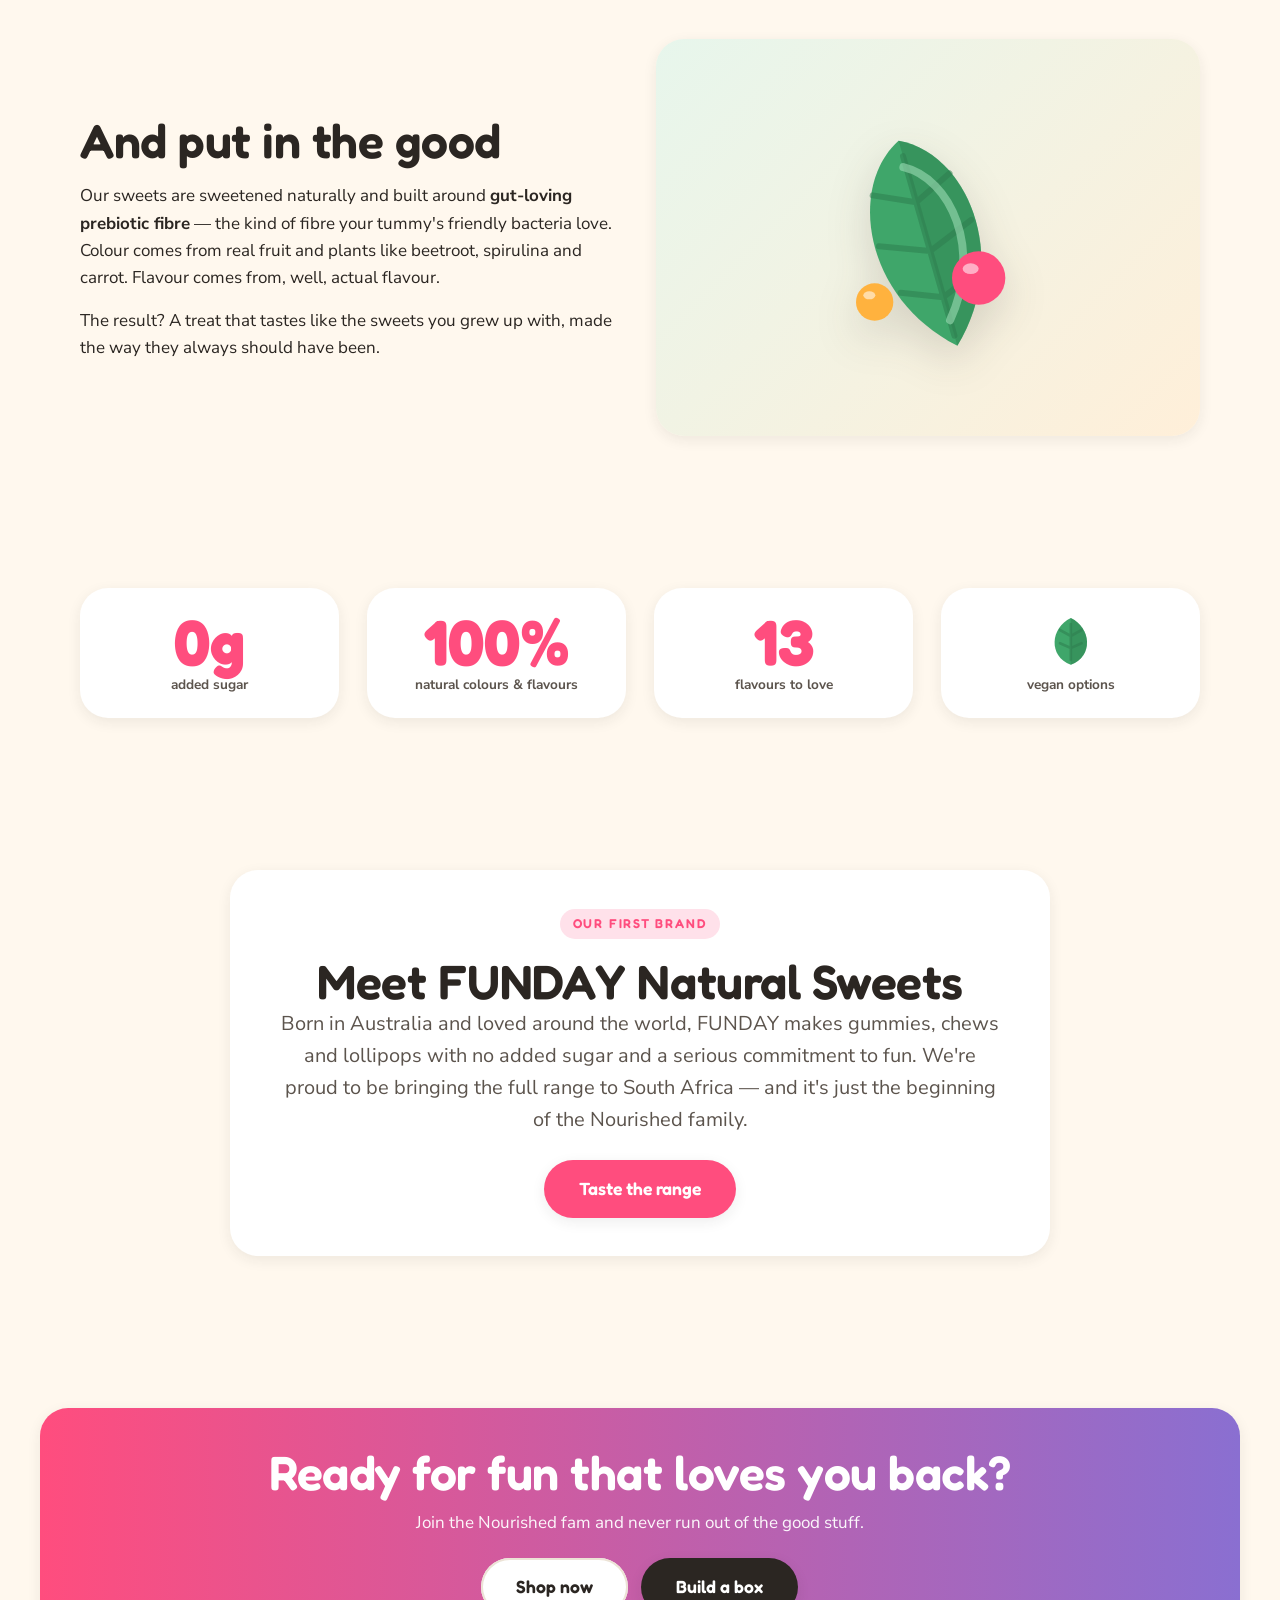
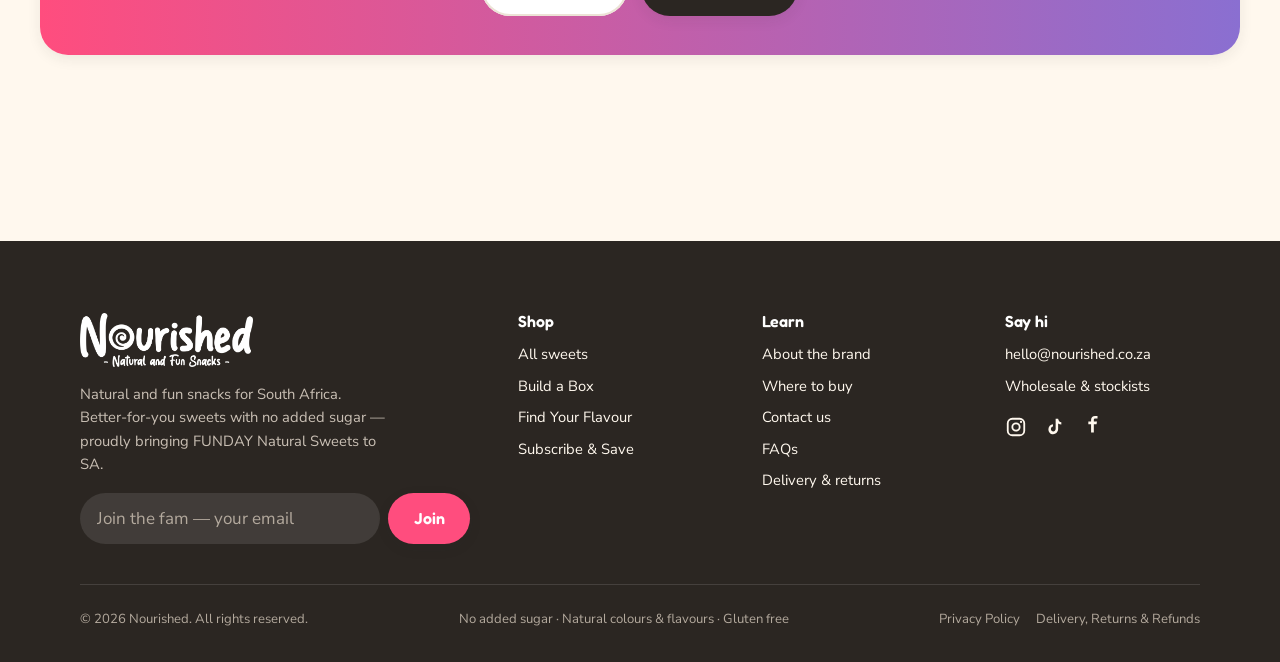
==== commit e3357176: "Client update round 2: real photos, pricing, FUNDAY rebrand, policies - All 12 products now have rea" ====
--- a/about.html
+++ b/about.html
@@ -21,7 +21,7 @@
       <div class="container center stack" style="max-width:760px;margin-inline:auto">
         <span class="eyebrow">About the brand</span>
         <h1 style="font-size:clamp(2.2rem,6vw,3.6rem)">Snacking should be fun <em style="color:var(--berry);font-style:normal">and</em> feel good.</h1>
-        <p class="lead" style="margin-inline:auto">At Nourished, we never believed you should have to choose between the treats you love and looking after yourself. So we went looking for sweets that deliver both — and found them.</p>
+        <p class="lead" style="margin-inline:auto">At Nourished, we believe you shouldn't have to choose between the treats you love and looking after yourself. So, we searched for sweets that deliver both — and found FUNDAY.</p>
       </div>
     </section>
 
@@ -39,8 +39,8 @@
         </div>
         <div class="stack">
           <h2 class="section-title">Why we started Nourished</h2>
-          <p>For too long, the sweet aisle has been a choose-your-regret zone: loads of sugar and a list of additives nobody can pronounce. We wanted something different for our families — and for South Africa.</p>
-          <p>Nourished exists to bring the world's best better-for-you confectionery to local shelves. Treats that are genuinely fun, genuinely tasty, and made with ingredients you'll feel good about sharing.</p>
+          <p>For too long, the sweet aisle has been a choice between too much sugar or ingredients nobody can pronounce. We wanted something different for our families — and for South Africa.</p>
+          <p>Nourished exists to bring the world's best better-for-you confectionery to local shelves: treats that are genuinely fun, genuinely tasty, and made with ingredients you can feel good about sharing.</p>
         </div>
       </div>
     </section>
--- a/css/styles.css
+++ b/css/styles.css
@@ -369,6 +369,26 @@
   50% { transform: translateY(-10px) rotate(-1.4deg); }
 }
 
+/* ---------- 13c. Legal / content pages + FAQ accordion ---------- */
+.legal { max-width: 760px; margin-inline: auto; }
+.legal > .updated { color: var(--muted); font-size: .85rem; margin-bottom: 1.6rem; }
+.legal h2 { font-family: var(--font-display); font-weight: 600; font-size: 1.35rem; margin: 2rem 0 .5rem; color: var(--ink); }
+.legal h2:first-of-type { margin-top: 0; }
+.legal p, .legal li { color: var(--ink-soft); line-height: 1.7; }
+.legal p { margin-bottom: .9rem; }
+.legal ul { margin: .3rem 0 1rem 1.2rem; display: flex; flex-direction: column; gap: .4rem; }
+.legal a { color: var(--accent); font-weight: 700; }
+.legal .note { background: var(--accent-soft); border-radius: var(--r-md); padding: 1rem 1.2rem; font-size: .9rem; }
+
+.faq-list { max-width: 760px; margin-inline: auto; }
+.faq-item { border: 1px solid var(--line); border-radius: var(--r-md); background: var(--white); margin-bottom: .8rem; box-shadow: var(--shadow-sm); }
+.faq-item summary { cursor: pointer; padding: 1.1rem 1.3rem; font-family: var(--font-display); font-weight: 600; font-size: 1.05rem; color: var(--ink); list-style: none; display: flex; justify-content: space-between; align-items: center; gap: 1rem; }
+.faq-item summary::-webkit-details-marker { display: none; }
+.faq-item summary::after { content: '+'; font-size: 1.5rem; line-height: 1; color: var(--accent); flex: none; }
+.faq-item[open] summary::after { content: '\2212'; }
+.faq-item .faq-a { padding: 0 1.3rem 1.2rem; color: var(--ink-soft); line-height: 1.7; }
+.faq-item .faq-a a { color: var(--accent); font-weight: 700; }
+
 /* ---------- 14. Reduced motion: calm everything ---------- */
 @media (prefers-reduced-motion: reduce) {
   html { scroll-behavior: auto; }
